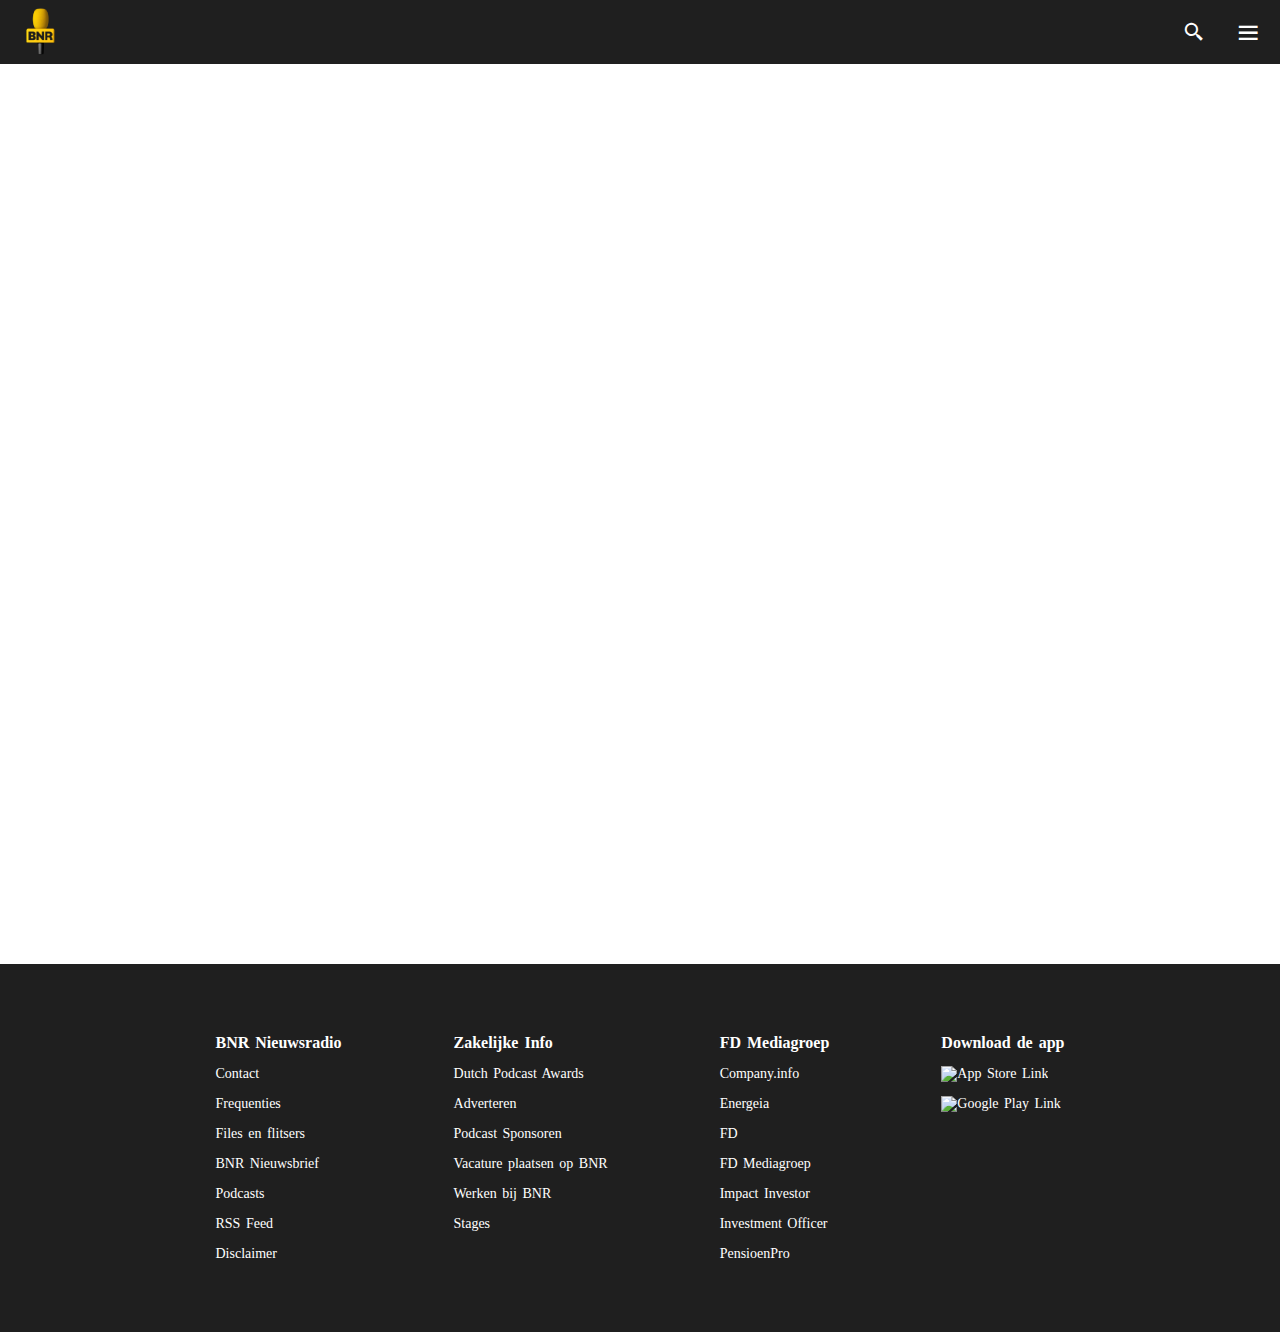
==== index2.html @ 5afd793c "." ====
<!DOCTYPE html>
<html lang="nl">
<head>
    <meta charset="UTF-8">
    <meta name="viewport" content="width=device-width, initial-scale=1.0">

    <!-- Link to my Website Icon -->
    <link rel="icon" href="./images/bnr-icon.png">

    <!-- Link to CSS -->
    <link rel="stylesheet" href="./styles/style.css">

    <!-- Link to Javascript -->
    <script src="./scripts/script.js" defer></script>

    <!-- Link to Boxicons -->
    <link href='https://unpkg.com/boxicons@2.1.4/css/boxicons.min.css' rel='stylesheet'>

    <title>BNR Nieuwsradio</title>

</head>
<body>

    <header>
        <nav>
            <a href="./index.html">
                <img src="./images/bnr-logo-mic.png" alt="BNR Logo" id="BNR-Logo-Mic">
                <span id="switch-hint">Klik op het BNR-Logo om de andere landingspagina te bekijken!</span>
            </a>

            <div class="nav-links">  
                <a href="https://www.bnr.nl/nieuws">Nieuws</a>

                <a href="#" id="radio-dropdown">
                    Radio 
                    <i class='bx bx-chevron-down' id="chevron-down"></i>
                    <ul class="dropdown">
                        <li><a href="https://www.bnr.nl/radio">Nu op de radio</a></li>
                        <li><a href="https://www.bnr.nl/programmagids">Programmagids</a></li>
                        <li><a href="https://www.bnr.nl/gemist">Gemist</a></li>
                    </ul>
                </a>

                <a href="https://www.bnr.nl/podcasts">Programma's & Podcasts</a>

                <a href="https://www.bnr.nl/vanonzepartners">Partners</a>

                <a href="#" id="Live-Button"><button id="Live">Luister live <i class='bx bx-play' id="play-button"></i></button></a>

                <a href="#"><i class='bx bx-search-alt-2' id="search-button"></i></a>
            </div>
            <i class='bx bx-search-alt-2' id="search-button2"></i>
            <i class='bx bx-menu' id="menu-button"></i>    
        </nav>
    </header>

    <div class="landingspage-content">
        
        

    </div>

    <footer>
        <div class="column">
            <h2>BNR Nieuwsradio</h2>
                <ul>
                    <li>Contact</li>
                    <li>Frequenties</li>
                    <li>Files en flitsers</li>
                    <li>BNR Nieuwsbrief</li>
                    <li>Podcasts</li>
                    <li>RSS Feed</li>
                    <li>Disclaimer</li>
                </ul>
        </div>
        <div class="column">
            <h2>Zakelijke Info</h2>
                <ul>
                    <li>Dutch Podcast Awards</li>
                    <li>Adverteren</li>
                    <li>Podcast Sponsoren</li>
                    <li>Vacature plaatsen op BNR</li>
                    <li>Werken bij BNR</li>
                    <li>Stages</li>
                </ul>
        </div>
        <div class="column">
            <h2>FD Mediagroep</h2>
                <ul>
                    <li>Company.info</li>
                    <li>Energeia</li>
                    <li>FD</li>
                    <li>FD Mediagroep</li>
                    <li>Impact Investor</li>
                    <li>Investment Officer</li>
                    <li>PensioenPro</li>
                </ul>
        </div>
        <div class="column">
            <h2>Download de app</h2>
                <ul>
                    <li><img src="./assets/Download_on_the_App_Store_Badge_NL_RGB_blk_100317.svg" alt="App Store Link"></li>
                    <li><img src="./assets/google-play-badge.svg" alt="Google Play Link"></li>
                </ul>
        </div>
    </footer>
    
</body>
</html>
---- styles/style.css ----
/* === Fonts === */
@font-face {
    font-family: Jakarta;
    src: url(../fonts/PlusJakartaSans-Light.ttf);
}

@font-face {
    font-family: JakartaBold;
    src: url(../fonts/PlusJakartaSans-Bold.ttf);
}

@font-face {
    font-family: JakartaExtraBold;
    src: url(../fonts/PlusJakartaSans-ExtraBold.ttf);
}

/* === Custom Properties === */
:root {
    /* === Colors === */
    --bnr-color: #fc0;
    --bnr-grey: #1F1F1F;

    /* === Transitions === */
    --transition-1: ease 0.5s;
}

/* === General Stylings === */
* {
    font-family: Jakarta;
    box-sizing: border-box;
    padding: 0;
    margin: 0;
}

/* === Body Background === */
    body {
        background-image: url(../images/bnr-slice1-small-yellow.png);
        background-repeat: no-repeat;
        background-position: left 0;
        background-size: 1200px;
        overflow-x: hidden;
    }

    body, html {
        word-spacing: 0.125em;
    }

    #switch-hint {
        position: absolute;
        top: 75px;
        left: 10px;

        color: white;
        background: var(--bnr-grey);
        animation: flashDissapear 3s 3 forwards;
        animation-delay: 1s;
        opacity: 0;

        font-family: JakartaExtraBold;
        max-width: 20em;
        padding: 1em;
        z-index: 10;
    }

    @keyframes flashDissapear {
        0% {
            opacity: 0;
        }
        20% {
            opacity: 100;        
        }
        60% {
            opacity: 100;
        }
        80% {
            opacity: 0;
        }
        100% {
            opacity: 0;
        }
    }

    /* === Header === */
    header {
        display: flex;
        justify-content: center;
        align-items: center;
        width: 100%;

        background: var(--bnr-grey);
        height: 4em;
    }

    /* === Footer === */
    footer {
        padding: 3em;
        background: var(--bnr-grey);
        color: white;
        display: flex;
        flex-wrap: wrap;
        justify-content: center;
        font-size: 14px;

        & .column {
            padding: 2em 4em;
        }

        & h2 {
            font-size: 16px;
            font-family: JakartaExtraBold;
        }
        
        & ul {
            list-style: none;
        }

        & li {
            padding-top: 1em;
        }

        & img {
            width: 160px;
        }
    }

    /* === No Display for Mobile === */
    .nav-links {
        display: none;
    }

    #Live {
        display: none;
    }

    .mediaplayer {
        display: none;
    }

    /* === Mobile Navigation Buttons === */
    #BNR-Logo-Mic {
        position: absolute;
        left: 13px;
        width: 55px;
        top: 5px;
    }

    #menu-button {
        color: white;
        scale: 1.75;

        position: absolute;
        padding: 0 1.5em;
        top: 25px;
        right: 0;
    }

    #search-button2 {
        color: white;
        scale: 1.4;

        position: absolute;
        padding: 0 5em;
        top: 24px;
        right: -2px;
    }

    /* === Main Content === */
    .landingspage-content {
        width: 100%;
        height: 100vh;
    }

    .slogan {
        width: fit-content;
        margin: 0 auto;
        padding-top: 5em;

        & h1 {
            font-size: calc(16px + 3.85vw);
        }

        & span {
            position: relative;
            bottom: 20px;

            font-family: JakartaExtraBold;
            font-size: calc(36px + 9.62vw);
        }
    }

    .animated-slogan {
        height: 250px;
        overflow: hidden;
        text-align: center;

        & div {
            height: 100%;
            animation: spinWords 10s infinite;
        }

        & .bnr-spacing {
            letter-spacing: 8px;
        }
    }

    @keyframes spinWords {
        25% {
            transform: translateY(0);
        }
        50% {
            transform: translateY(-100%);
        }
        75% {
            transform: translateY(-100%);
        }
        100% {
            transform: translateY(-200%);
        }
    }

    /* === Download Links === */
    .app-downloads {
        width: fit-content;
        padding-top: 1.5em;
        margin: 0 auto;

        display: grid;
        grid-template-areas:
        "as qr"
        "gp qr";
        grid-gap: 10px;
    }

    #googleplay {
        width: calc(60px + 23vw);

        grid-area: gp;
        align-self: end;
    }

    #appstore {
        width: calc(60px + 23vw);

        grid-area: as;
    }

    #qr {
        width: calc(56px + 13.5vw);
        background-color: black;
        border: solid #A6A6A6;
        border-radius: 10px;
        padding: 0.5em;

        grid-area: qr;
    }

    /* === App on Iphone === */
    #BNR-Iphone {
        width: 15em;
        transform: scaleX(-1) rotateZ(-50deg);

        position: absolute;
        right: 0;
        left: 0;
        margin: 0 auto;
        padding-top: 3em;

        transition: var(--transition-1);
        z-index: -40;
    }

@media (min-width: 67em) {
    /* === Body Background === */
    body {
        background-image: url(../images/bnr-slice1.png);
        background-size: 2000px;
    }

    /* === Title Text === */
    .slogan {
        position: absolute;
        top: 15%;
        left: 15%;
        z-index: -40;

        & h1 {
            font-size: 3.5rem;
        }
        & span {
            font-size: 8.5rem;
        }
    }

    /* === App on Iphone === */
    #BNR-Iphone {
        width: 25em;
        transform: scaleX(-1) rotateZ(-5deg);

        right: -13%;
        top: 15%;
        margin-right: 0;
    }

    /* === Download Links === */
    #googleplay {
        width: 300px;
    }

    #appstore {
        width: 300px;

    }

    #qr {
        width: 198px;
    }

    .app-downloads {
        float: left;
    }

    .animated-slogan{
        text-align: left;
    }

}

/* === Media Query for Desktop === */
@media (min-width: 82em) {
    /* === Navigation Links === */
    .nav-links {
        display: flex;
        align-items: center;
    
        & a {
            color: white;
            text-decoration: none;
            display: inline-block;
            padding: 0 1em;
            font-family: JakartaExtraBold;
            transition: var(--transition-1);
            z-index: 20;
        }

        & a:hover {
            color: var(--bnr-color);
            transition: var(--transition-1);
        }
    }

    /* === Navigation Dropdowns === */
    .dropdown {
        background: var(--bnr-grey);
        color: white;
        list-style: none;
        display: none;

        position: absolute;
        margin-left: 5.5em;
        padding: 1em;
        width: 272px;
        z-index: 10;
        top: 22px;

        & li a{
            font-family: JakartaExtraBold;
            padding: 1.5em 0 0.3em 0;
            transition: var(--transition-1);
        }

        & li a:hover {
            color: var(--bnr-color);
            transition: var(--transition-1);
        }
    }

    .flipchevron {
        transform: rotateZ(180deg);
    }
    
    /* === Navigation BNR Logo === */
    #BNR-Logo-Mic {
        left: auto;
        margin: 0 -3em;
    }

    /* === Navigation Live Button === */
    #Live {
        display: flex;
        align-items: center;
    
        padding: 0 0.75em;
        height: 42px;
    
        background: none;
        color: white;
    
        border: solid white 1px;
        border-radius: 0.25em;
    
        transition: var(--transition-1);
        font-family: JakartaExtraBold;
        font-size: 16px;
    
        cursor: pointer;
    
        /* === Play Button inside Live Button === */
        & #play-button {
            display: flex;
            align-items: center;
            justify-content: center;
    
            color: var(--bnr-grey);
            background: var(--bnr-color);
    
            width: 20px;
            aspect-ratio: 1;
    
            margin-left: 0.5em;
            border-radius: 10px;
        }
    }

    #Live:hover {
        color: var(--bnr-color);
        border: solid var(--bnr-color) 1px;
        transition: var(--transition-1);
    }

    #Live-Button {
        padding-left: 28vw;
    }
    
    /* === Desktop Navigation Buttons === */
    #search-button {
        scale: 1.4;
    }

    /* === No Display for Desktop === */
    #search-button2 {
        display: none;
    }

    #menu-button {
        display: none;
    }

    /* === Download Links === */
    #BNR-Iphone {
        right: 5%;
    }

    .mediaplayer {
        position: absolute;
        right: 0;
        padding: 1em;
        width: 35em;

        background: var(--bnr-grey);
        color: white;
        transition: var(--transition-1);

        transform: translateY(-15em);
        z-index: -10;

        display: grid;
        grid-template-areas: 
        "media-cover media-info"
        "media-cover media-controls";
    }

    .media-cover img {
        max-width: 12em;
        grid-area: media-cover;
    }

    .media-info {
        padding: 1em;
        width: fit-content;
        margin: 0 auto;

        grid-area: media-info;

        & h2 {
            font-family: JakartaExtraBold;
        }

        & p {
            color: var(--bnr-color);
            font-family: JakartaExtraBold;
            text-align: center;
        }
    }

    .media-controls {
        grid-area: media-controls;
    }

    #volume-button {
        color: var(--bnr-color);
        scale: 3;
    }

    #play-button2 {
        display: flex;
        align-items: center;
        justify-content: center;
        scale: 3;

        color: var(--bnr-grey);
        background: var(--bnr-color);

        width: 20px;
        aspect-ratio: 1;

        border-radius: 50%;
    }

    .slide-down {
        transform: translateY(0em);
    }

    .blurred-wall {
        position: absolute;
        width: 100%;
        height: 100%;

        background-color: #ffffff10;
        backdrop-filter: blur(10px);
        
        z-index: -20;
        display: none;
    }

    .show {
        display: block;
    }
}
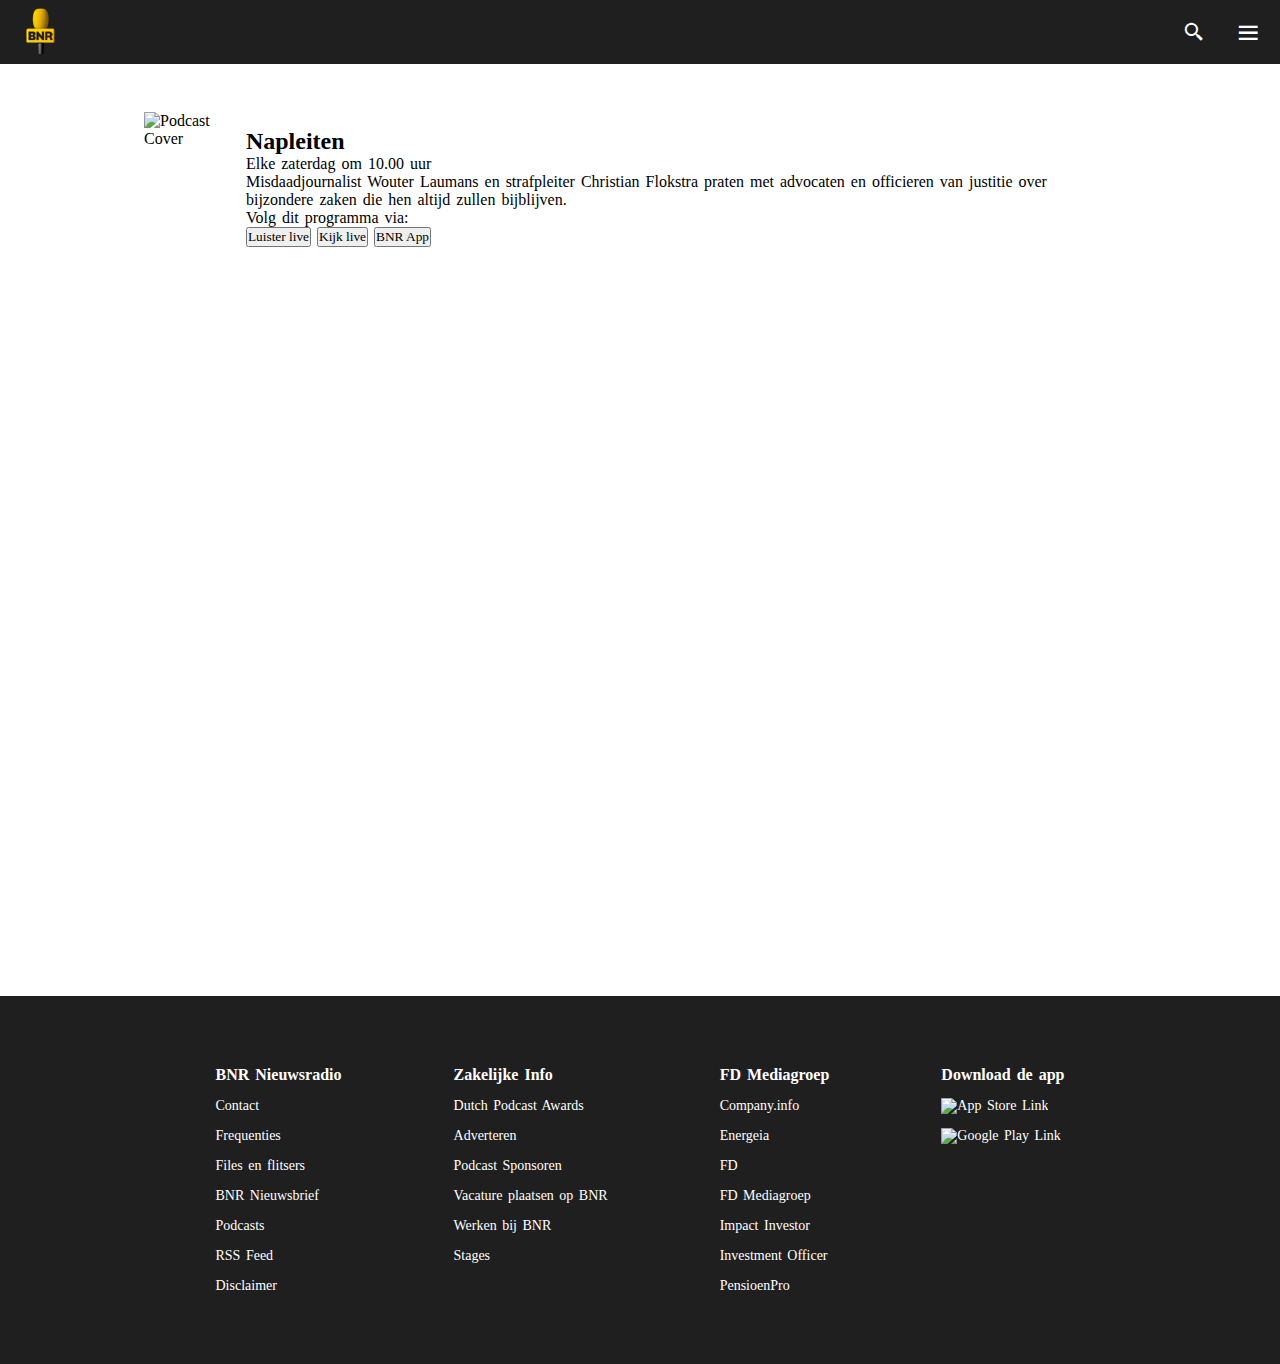
==== commit 2f29c762: "." ====
--- a/index2.html
+++ b/index2.html
@@ -54,9 +54,43 @@
         </nav>
     </header>
 
+    <section class="mediaplayer">
+        <div class="media-cover">
+            <img src="./images/napleitenpodcast.png" alt="Podcast Cover">
+        </div>
+        <div class="media-info">
+            <h2>BNR's Big Five</h2>
+            <p>Live radio</p>
+        </div>
+        <div class="media-controls">
+            <ul class="control-icons">
+                <li><i class='bx bxs-volume-full' id="volume-button"></i></li>
+                <li><i class='bx bx-play' id="play-button2"></i></li>
+            </ul>
+        </div>
+    </section>
+
+    <div class="blurred-wall"></div>
+
     <div class="landingspage-content">
         
-        
+        <section class="current-program">   
+
+            <img src="./images/napleitenpodcast.png" alt="Podcast Cover">
+
+            <div class="podcast-information">
+                <h2>Napleiten</h2>
+                <p>Elke zaterdag om 10.00 uur</p>
+                <p>
+                    Misdaadjournalist Wouter Laumans en strafpleiter Christian Flokstra praten met advocaten 
+                    en officieren van justitie over bijzondere zaken die hen altijd zullen bijblijven.
+                </p>
+                <p>Volg dit programma via:</p>
+                <button>Luister live</button>
+                <button>Kijk live</button>
+                <button>BNR App</button>
+            </div>
+        </section>
 
     </div>
 
--- a/styles/style.css
+++ b/styles/style.css
@@ -52,7 +52,7 @@
 
         color: white;
         background: var(--bnr-grey);
-        animation: flashDissapear 3s 3 forwards;
+        animation: flashDissapear 2ms 3 forwards;
         animation-delay: 1s;
         opacity: 0;
 
@@ -464,14 +464,19 @@
         z-index: -10;
 
         display: grid;
+        grid-template-columns: 1fr 2fr;
+        grid-template-rows: 1fr 1fr;
         grid-template-areas: 
         "media-cover media-info"
         "media-cover media-controls";
     }
 
-    .media-cover img {
-        max-width: 12em;
+    .media-cover {
         grid-area: media-cover;
+
+        & img {
+            max-width: 12em;
+        }
     }
 
     .media-info {
@@ -493,7 +498,18 @@
     }
 
     .media-controls {
+        align-self: center;
         grid-area: media-controls;
+    }
+
+    .control-icons {
+        list-style: none;
+        display: flex;
+        justify-content: center;
+
+        & i {
+            margin: 0 2em;
+        }
     }
 
     #volume-button {
@@ -535,4 +551,29 @@
     .show {
         display: block;
     }
+}
+
+ /* ========================= */
+ /* === Landingspagina 2 === */
+/* ======================== */
+
+.current-program {
+    display: flex;
+    background: white;
+    max-width: 80%;
+
+    margin: 2em auto;
+    padding: 1em;
+
+    & img {
+        max-width: 30%;
+    }
+}
+
+.podcast-information {
+    padding: 1em;
+
+    & h2 {
+        font-family: JakartaExtraBold;
+    }
 }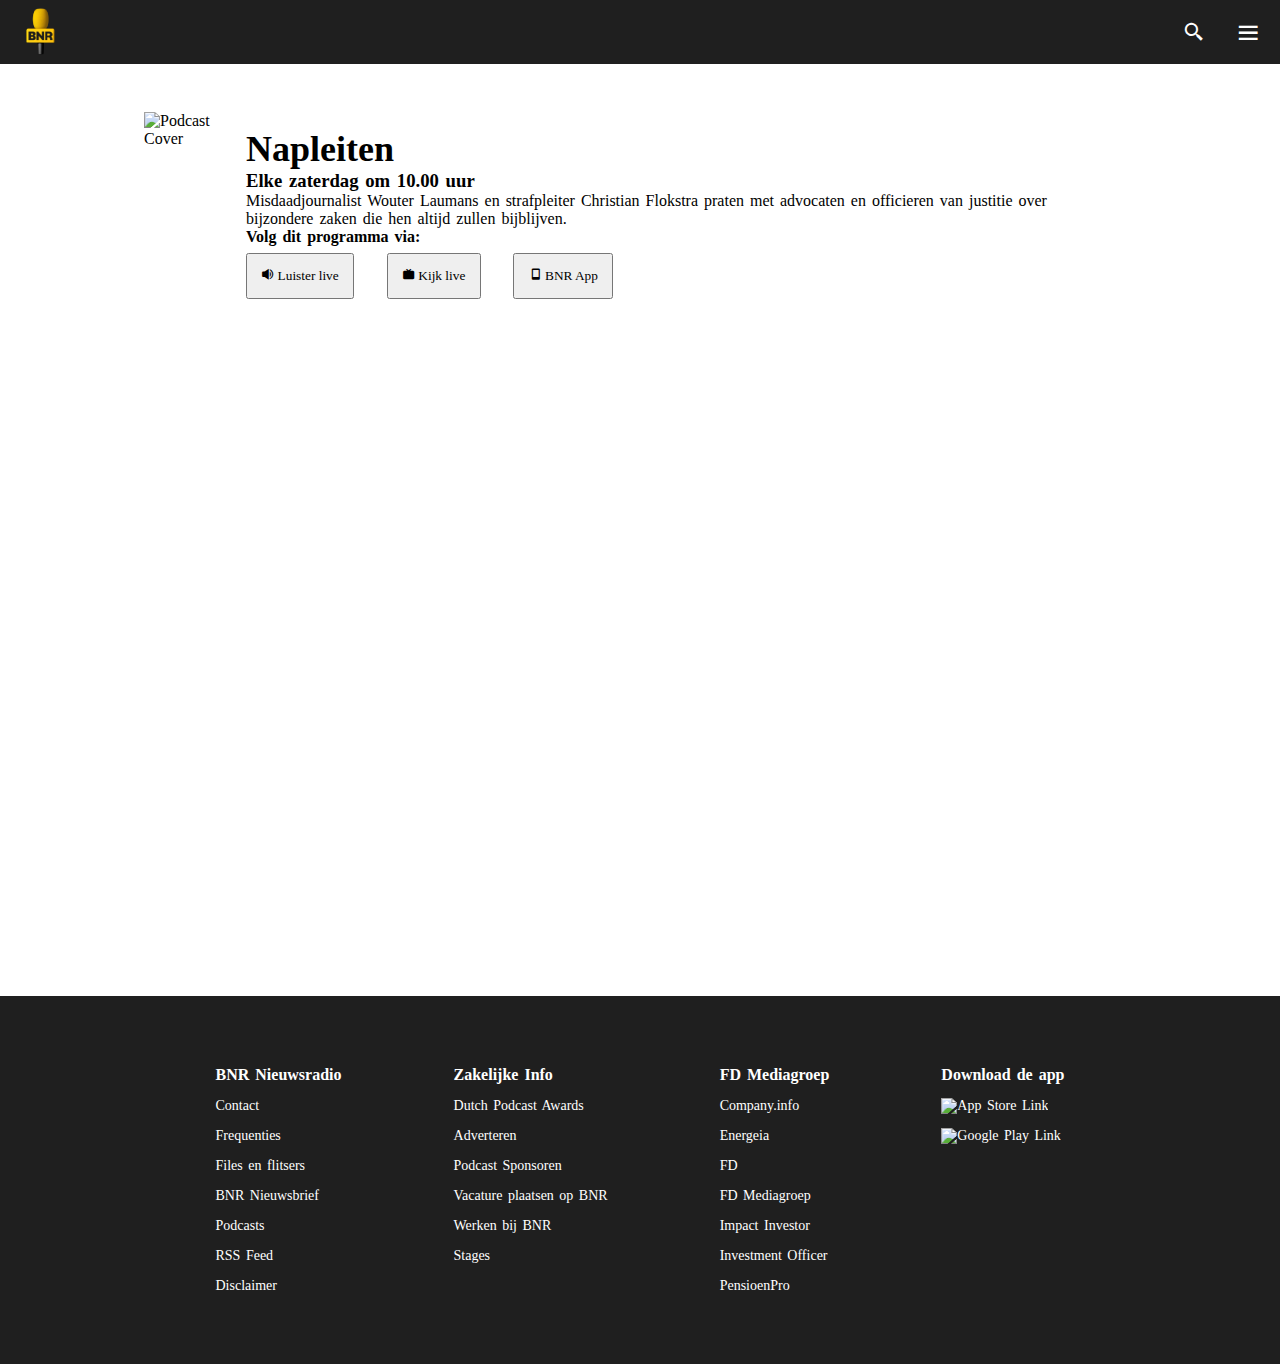
==== commit 01105945: "." ====
--- a/index2.html
+++ b/index2.html
@@ -80,15 +80,17 @@
 
             <div class="podcast-information">
                 <h2>Napleiten</h2>
-                <p>Elke zaterdag om 10.00 uur</p>
+                <h3>Elke zaterdag om 10.00 uur</h3>
                 <p>
                     Misdaadjournalist Wouter Laumans en strafpleiter Christian Flokstra praten met advocaten 
                     en officieren van justitie over bijzondere zaken die hen altijd zullen bijblijven.
                 </p>
-                <p>Volg dit programma via:</p>
-                <button>Luister live</button>
-                <button>Kijk live</button>
-                <button>BNR App</button>
+                <h4>Volg dit programma via:</h4>
+                <div class="program-buttons">
+                    <button><i class='bx bxs-volume-full'></i> Luister live</button>
+                    <button><i class='bx bxs-tv'></i> Kijk live</button>
+                    <button><i class='bx bx-mobile'></i> BNR App</button>
+                </div>
             </div>
         </section>
 
--- a/styles/style.css
+++ b/styles/style.css
@@ -575,5 +575,15 @@
 
     & h2 {
         font-family: JakartaExtraBold;
-    }
+        font-size: 36px;
+    }
+}
+
+.program-buttons {
+    
+     & button {
+        padding: 1em;
+        margin-top: 0.5em;
+        margin-right: 2em;
+     }
 }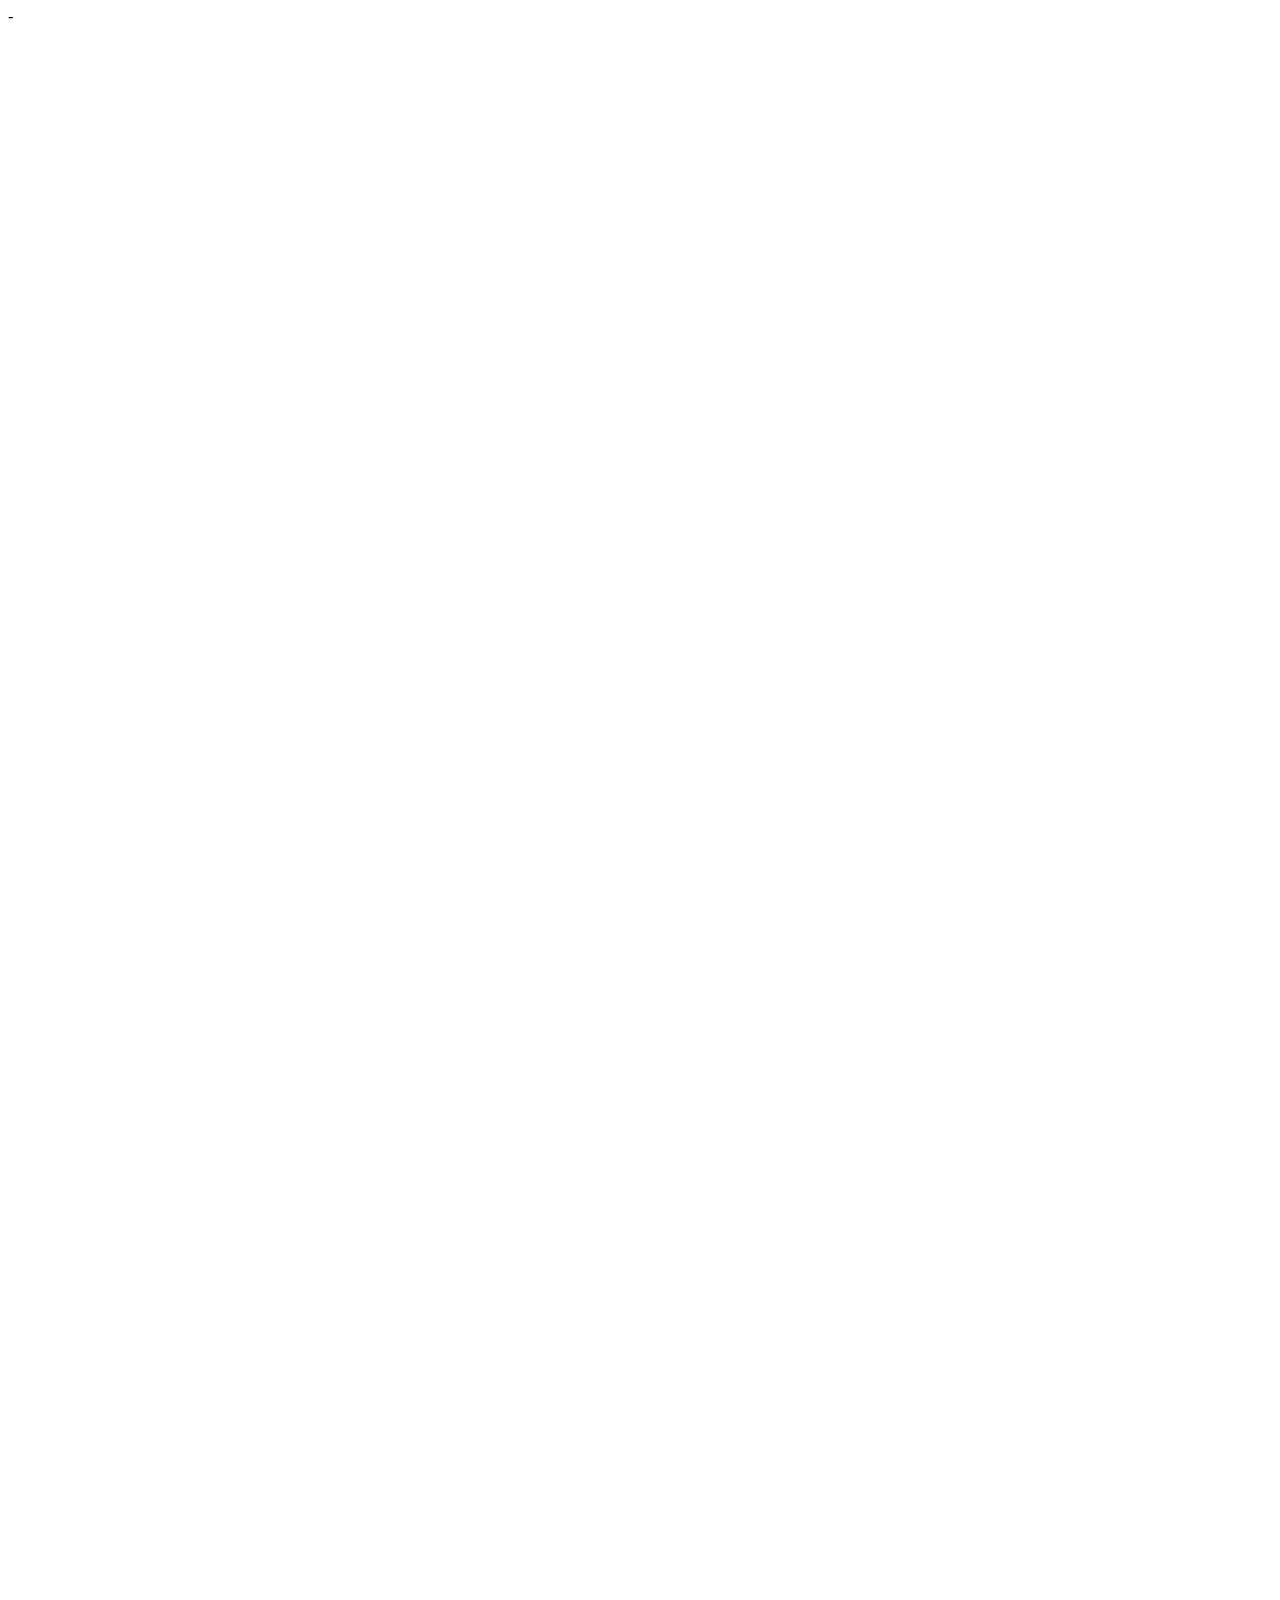
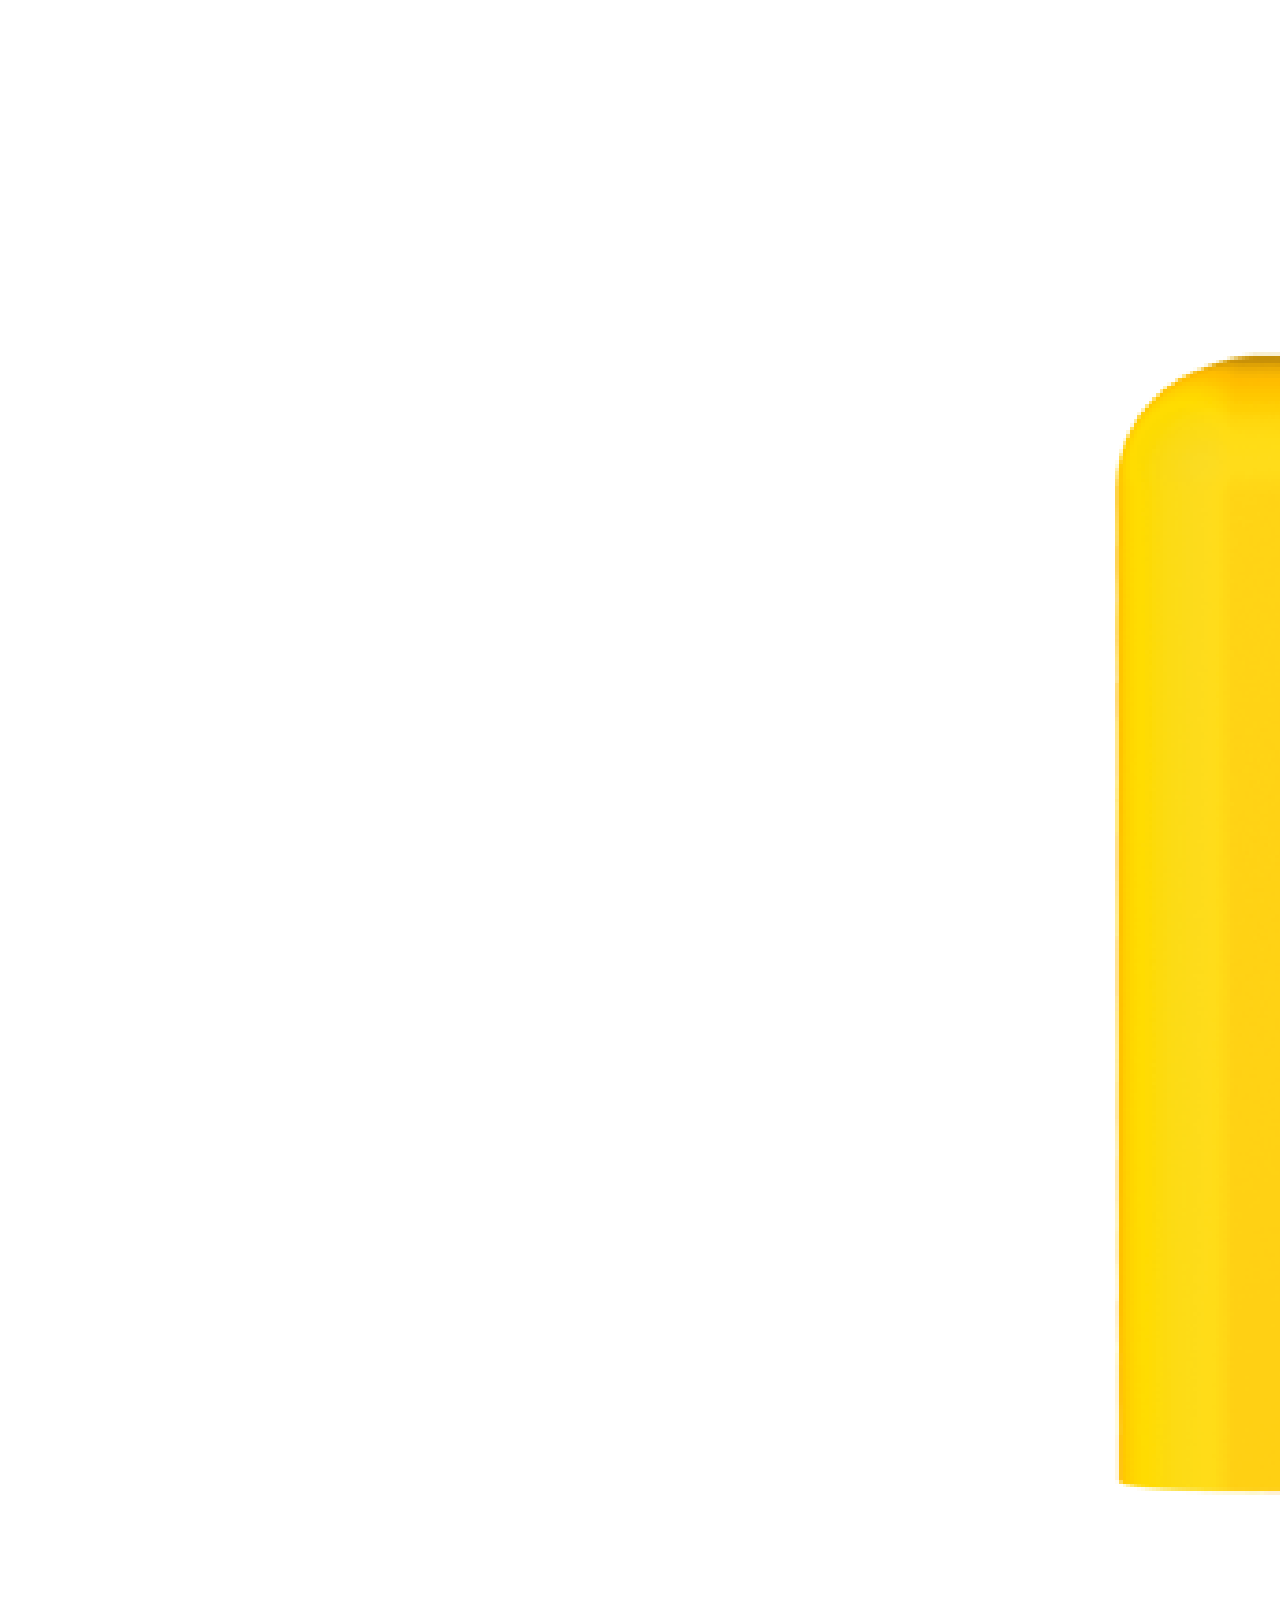
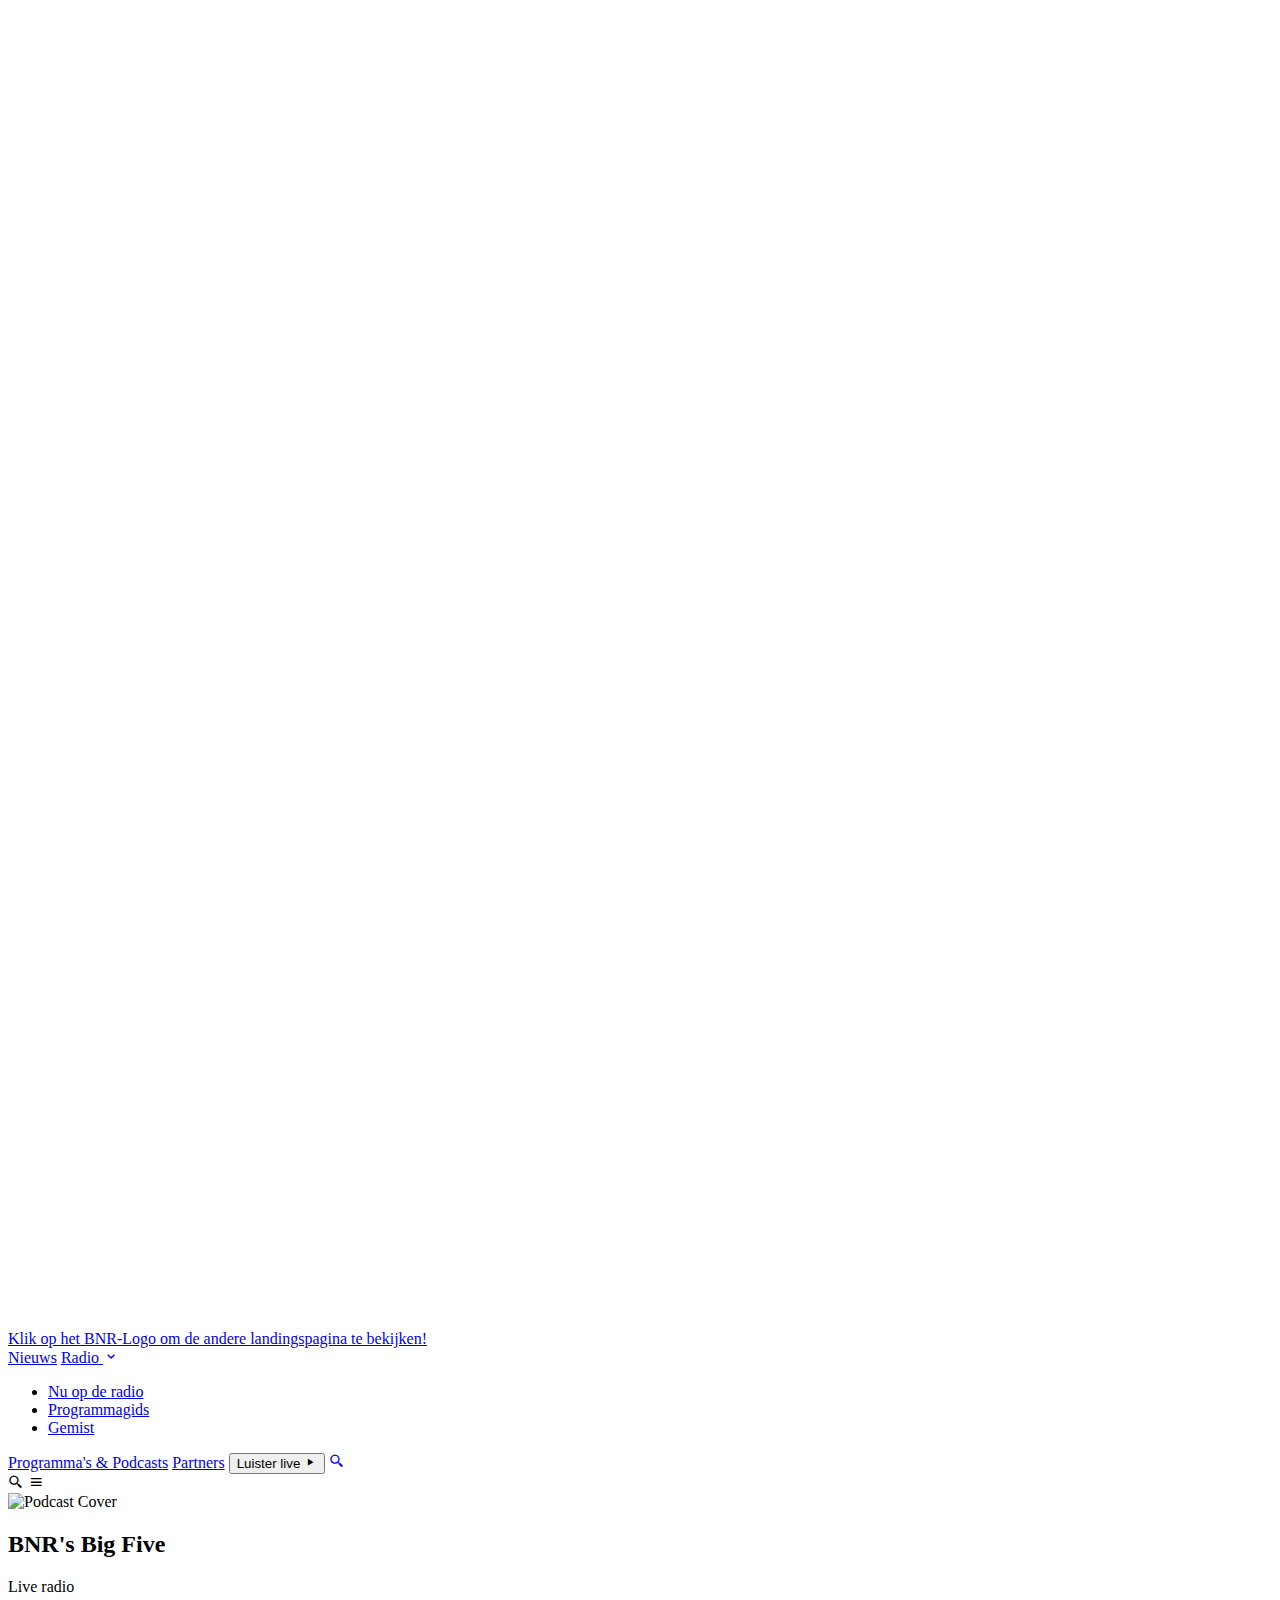
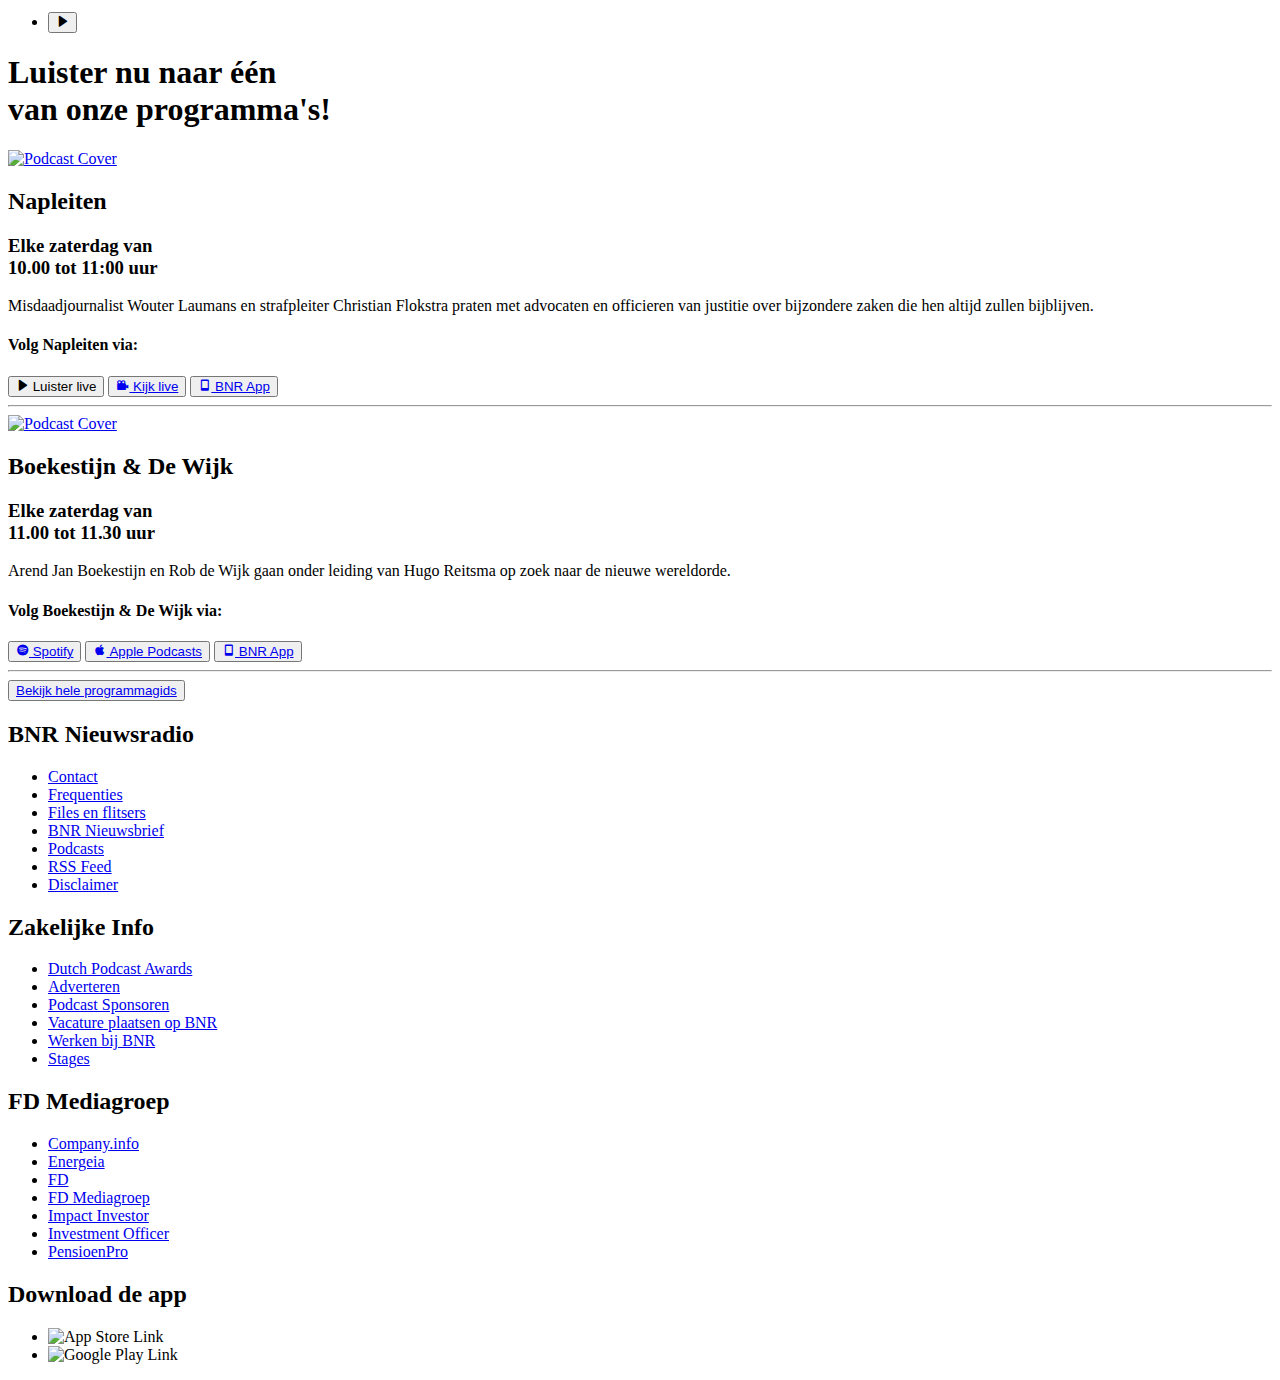
==== commit c0b44033: "." ====
--- a/index2.html
+++ b/index2.html
@@ -8,15 +8,15 @@
     <link rel="icon" href="./images/bnr-icon.png">
 
     <!-- Link to CSS -->
-    <link rel="stylesheet" href="./styles/style.css">
+    <link rel="stylesheet" href="./styles/style2.css">
 
     <!-- Link to Javascript -->
-    <script src="./scripts/script.js" defer></script>
+    <script src="./scripts/script2.js" defer></script>
 
     <!-- Link to Boxicons -->
     <link href='https://unpkg.com/boxicons@2.1.4/css/boxicons.min.css' rel='stylesheet'>
 
-    <title>BNR Nieuwsradio</title>
+    <title>BNR Nieuwsradio</title>-
 
 </head>
 <body>
@@ -56,7 +56,7 @@
 
     <section class="mediaplayer">
         <div class="media-cover">
-            <img src="./images/napleitenpodcast.png" alt="Podcast Cover">
+            <img src="./images/bnr-big-five.png" alt="Podcast Cover">
         </div>
         <div class="media-info">
             <h2>BNR's Big Five</h2>
@@ -64,8 +64,7 @@
         </div>
         <div class="media-controls">
             <ul class="control-icons">
-                <li><i class='bx bxs-volume-full' id="volume-button"></i></li>
-                <li><i class='bx bx-play' id="play-button2"></i></li>
+                <li><button id="luister-live2"><i class='bx bxs-right-arrow' id="luister-live-icon2"></i></button></li>
             </ul>
         </div>
     </section>
@@ -73,63 +72,139 @@
     <div class="blurred-wall"></div>
 
     <div class="landingspage-content">
+
+        <h1 class="page-title">Luister nu naar één <br> van onze programma's!</h1>
+
+        <div class="programs">
+
+            <div class="backdrop-black"></div>
+            <div class="backdrop-black2"></div>
+            <div class="backdrop-greenish"></div>
+
+            <section class="program">   
+
+                <a href="https://www.bnr.nl/podcast/napleiten"><img src="./images/napleitenpodcast.png" alt="Podcast Cover"></a>
+    
+                <div class="podcast-information">
+                    <h2>Napleiten</h2>
+                    <h3>Elke zaterdag van <br> 10.00 tot 11:00 uur</h3>
+                    <p>
+                        Misdaadjournalist Wouter Laumans en strafpleiter Christian Flokstra praten met advocaten 
+                        en officieren van justitie over bijzondere zaken die hen altijd zullen bijblijven.
+                    </p>
+                </div>
+                <div class="podcast-options">
+                    <h4>Volg Napleiten via:</h4>
+                    <div class="program-buttons">
+                        <button id="luister-live">
+                            <i class='bx bxs-right-arrow' id="luister-live-icon"></i>
+                            Luister live
+                        </button>
+
+                        <button>
+                            <a href="https://www.bnr.nl/player/kijk">
+                                <i class='bx bxs-camera-movie'></i> 
+                                Kijk live
+                            </a>
+                        </button>
+
+                        <button>
+                            <a href="./index.html">
+                                <i class='bx bx-mobile'></i> 
+                                BNR App
+                            </a>
+                        </button>
+                    </div>
+                </div>
+            </section>
+
+            <hr>
+
+            <section class="program">   
+    
+                <a href="https://www.bnr.nl/podcast/boekestijn-en-de-wijk"><img src="./images/boekestijn.png" alt="Podcast Cover"></a>
+    
+                <div class="podcast-information">
+                    <h2>Boekestijn & De Wijk</h2>
+                    <h3>Elke zaterdag van <br> 11.00 tot 11.30 uur</h3>
+                    <p>
+                        Arend Jan Boekestijn en Rob de Wijk gaan onder leiding van Hugo 
+                        Reitsma op zoek naar de nieuwe wereldorde.
+                    </p>
+                </div>
+                <div class="podcast-options">
+                    <h4>Volg Boekestijn & De Wijk via:</h4>
+                    <div class="program-buttons">
+                        <button>
+                            <a href="https://open.spotify.com/show/4taEZvMzjGiQIBJlxihjE2">
+                                <i class='bx bxl-spotify'></i> 
+                                Spotify
+                            </a>
+                        </button>
+
+                        <button>
+                            <a href="https://podcasts.apple.com/nl/podcast/boekestijn-en-de-wijk-bnr/id1076289388?mt=2">
+                                <i class='bx bxl-apple'></i> 
+                                Apple Podcasts
+                            </a>
+                        </button>
+
+                        <button>
+                            <a href="./index.html">
+                                <i class='bx bx-mobile'></i> 
+                                BNR App
+                            </a>
+                        </button>
+                    </div>
+                </div>
+            </section>
+            
+            <hr>
+
+            <div class="programmagids-button-wrapper">
+                <button id="programmagids-button"><a href="https://www.bnr.nl/programmagids">Bekijk hele programmagids</a></button>
+            </div>
+
+            <audio id="live-player" src="https://20133.live.streamtheworld.com/BNR_NIEUWSRADIO.mp3?dist=bnrweb"></audio>
+
+        </div>
         
-        <section class="current-program">   
-
-            <img src="./images/napleitenpodcast.png" alt="Podcast Cover">
-
-            <div class="podcast-information">
-                <h2>Napleiten</h2>
-                <h3>Elke zaterdag om 10.00 uur</h3>
-                <p>
-                    Misdaadjournalist Wouter Laumans en strafpleiter Christian Flokstra praten met advocaten 
-                    en officieren van justitie over bijzondere zaken die hen altijd zullen bijblijven.
-                </p>
-                <h4>Volg dit programma via:</h4>
-                <div class="program-buttons">
-                    <button><i class='bx bxs-volume-full'></i> Luister live</button>
-                    <button><i class='bx bxs-tv'></i> Kijk live</button>
-                    <button><i class='bx bx-mobile'></i> BNR App</button>
-                </div>
-            </div>
-        </section>
-
     </div>
 
     <footer>
         <div class="column">
             <h2>BNR Nieuwsradio</h2>
                 <ul>
-                    <li>Contact</li>
-                    <li>Frequenties</li>
-                    <li>Files en flitsers</li>
-                    <li>BNR Nieuwsbrief</li>
-                    <li>Podcasts</li>
-                    <li>RSS Feed</li>
-                    <li>Disclaimer</li>
+                    <li><a href="https://www.bnr.nl/service/over-bnr/10303821/contact-bnr-afdelingen">Contact</a></li>
+                    <li><a href="https://www.bnr.nl/frequenties">Frequenties</a></li>
+                    <li><a href="https://www.bnr.nl/verkeer">Files en flitsers</a></li>
+                    <li><a href="https://www.bnr.nl/aanmelden-nieuwsbrief">BNR Nieuwsbrief</a></li>
+                    <li><a href="https://www.bnr.nl/podcasts">Podcasts</a></li>
+                    <li><a href="https://www.bnr.nl/?rss">RSS Feed</a></li>
+                    <li><a href="https://www.bnr.nl/nieuws/media/10387540/disclaimer">Disclaimer</a></li>
                 </ul>
         </div>
         <div class="column">
             <h2>Zakelijke Info</h2>
                 <ul>
-                    <li>Dutch Podcast Awards</li>
-                    <li>Adverteren</li>
-                    <li>Podcast Sponsoren</li>
-                    <li>Vacature plaatsen op BNR</li>
-                    <li>Werken bij BNR</li>
-                    <li>Stages</li>
+                    <li><a href="https://podcastawards.nl/">Dutch Podcast Awards</a></li>
+                    <li><a href="https://fdmg.nl/merken/bnr/">Adverteren</a></li>
+                    <li><a href="https://fdmg.nl/adverteren/podcasts/">Podcast Sponsoren</a></li>
+                    <li><a href="https://vacatures.bnr.nl/?_gl=1*bbd28z*_ga*NzU4MzE2MDM0LjE3MDU2NTU0NTg.*_ga_DVNDYHTYRH*MTcwNTY1NTQ1OC4xLjEuMTcwNTY1NTgzNS4wLjAuMA..*_fplc*NjBUVUtPQW1vTEdsenFScnlOWG83ME1WcWxpREJEWndQMUh6ZWljeWQ4cjM3REczQ0dLT1RUVWRKeHBIMlk3eCUyRmNFemlNaGxvMVFyYmhoc3pGZGpKQk9PZTdHdlU5d2wxdyUyQm9Ld0p3S1p5YTJaWG1aTnBKTFhFbUZtbHJqQSUzRCUzRA..">Vacature plaatsen op BNR</a></li>
+                    <li><a href="https://werkenbijbnr.nl/?_gl=1*bbd28z*_ga*NzU4MzE2MDM0LjE3MDU2NTU0NTg.*_ga_DVNDYHTYRH*MTcwNTY1NTQ1OC4xLjEuMTcwNTY1NTgzNS4wLjAuMA..*_fplc*NjBUVUtPQW1vTEdsenFScnlOWG83ME1WcWxpREJEWndQMUh6ZWljeWQ4cjM3REczQ0dLT1RUVWRKeHBIMlk3eCUyRmNFemlNaGxvMVFyYmhoc3pGZGpKQk9PZTdHdlU5d2wxdyUyQm9Ld0p3S1p5YTJaWG1aTnBKTFhFbUZtbHJqQSUzRCUzRA..">Werken bij BNR</a></li>
+                    <li><a href="https://www.bnr.nl/stage">Stages</a></li>
                 </ul>
         </div>
         <div class="column">
             <h2>FD Mediagroep</h2>
                 <ul>
-                    <li>Company.info</li>
-                    <li>Energeia</li>
-                    <li>FD</li>
-                    <li>FD Mediagroep</li>
-                    <li>Impact Investor</li>
-                    <li>Investment Officer</li>
-                    <li>PensioenPro</li>
+                    <li><a href="https://companyinfo.nl/">Company.info</a></li>
+                    <li><a href="https://energeia.nl/">Energeia</a></li>
+                    <li><a href="https://fd.nl/">FD</a></li>
+                    <li><a href="https://fdmg.nl/">FD Mediagroep</a></li>
+                    <li><a href="https://impact-investor.com/">Impact Investor</a></li>
+                    <li><a href="https://www.investmentofficer.nl/">Investment Officer</a></li>
+                    <li><a href="https://pensioenpro.nl/">PensioenPro</a></li>
                 </ul>
         </div>
         <div class="column">
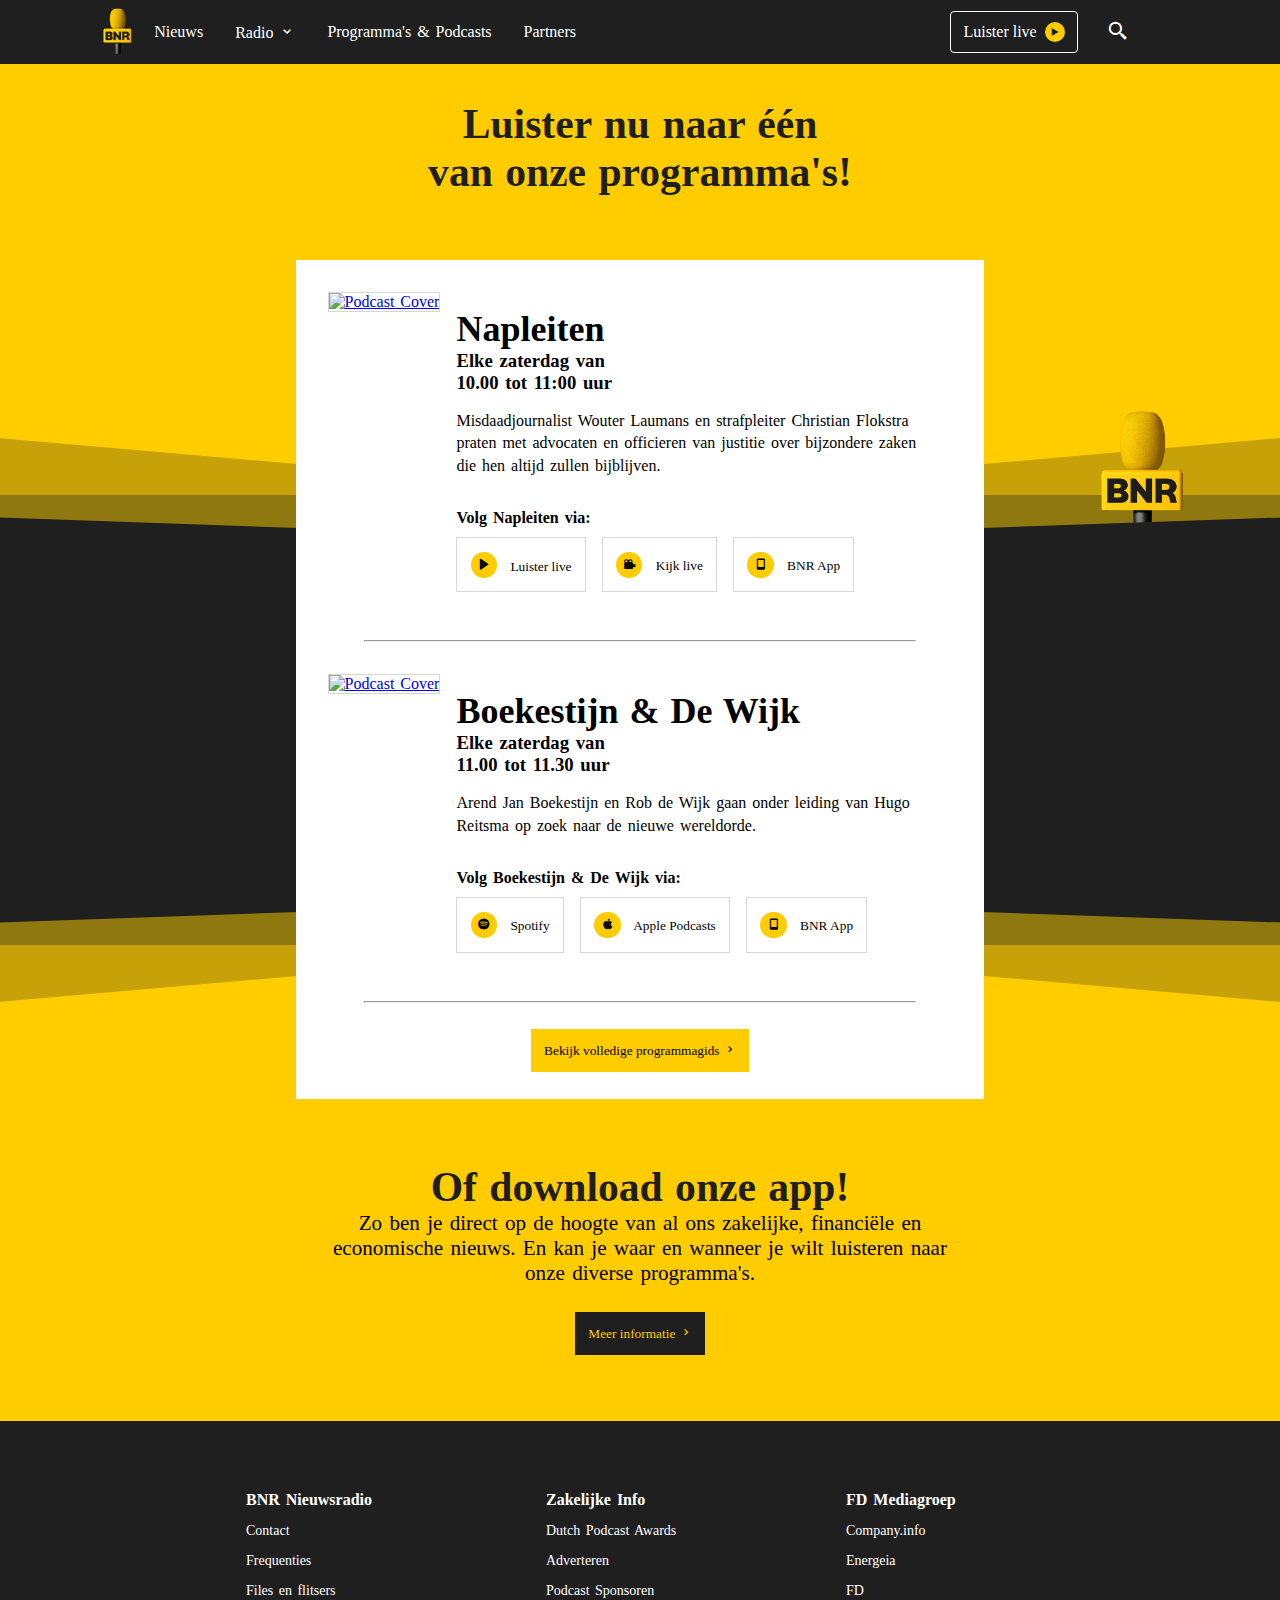
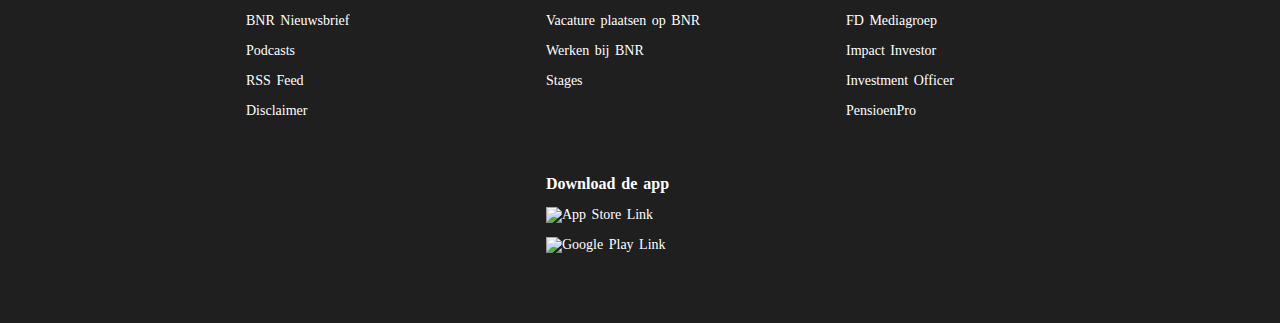
==== commit 7a382333: "." ====
--- a/index2.html
+++ b/index2.html
@@ -11,12 +11,12 @@
     <link rel="stylesheet" href="./styles/style2.css">
 
     <!-- Link to Javascript -->
-    <script src="./scripts/script2.js" defer></script>
+    <script src="./scripts/script.js" defer></script>
 
     <!-- Link to Boxicons -->
     <link href='https://unpkg.com/boxicons@2.1.4/css/boxicons.min.css' rel='stylesheet'>
 
-    <title>BNR Nieuwsradio</title>-
+    <title>BNR Nieuwsradio</title>
 
 </head>
 <body>
@@ -73,13 +73,17 @@
 
     <div class="landingspage-content">
 
+        <div id="bnr-mic-backdrop"><img src="./images/bnr-logo-mic.png" alt="BNR Logo"></div>
+
         <h1 class="page-title">Luister nu naar één <br> van onze programma's!</h1>
 
         <div class="programs">
 
             <div class="backdrop-black"></div>
             <div class="backdrop-black2"></div>
-            <div class="backdrop-greenish"></div>
+            <div class="backdrop-black50"></div>
+            <div class="backdrop-black25"></div>
+            <div class="backdrop-black252"></div>
 
             <section class="program">   
 
@@ -162,13 +166,23 @@
             <hr>
 
             <div class="programmagids-button-wrapper">
-                <button id="programmagids-button"><a href="https://www.bnr.nl/programmagids">Bekijk hele programmagids</a></button>
+                <button id="programmagids-button"><a href="https://www.bnr.nl/programmagids">Bekijk volledige programmagids <i class='bx bx-chevron-right'></i></a></button>
             </div>
 
             <audio id="live-player" src="https://20133.live.streamtheworld.com/BNR_NIEUWSRADIO.mp3?dist=bnrweb"></audio>
 
         </div>
-        
+
+        <h2 class="page-title2">Of download onze app!</h2>
+
+        <p class="app-promotion">
+            Zo ben je direct op de hoogte van al ons zakelijke, financiële en economische nieuws. En kan je waar en wanneer je wilt luisteren naar onze diverse programma's.
+        </p>
+
+        <div class="meer-informatie-button-wrapper">
+            <button id="meer-informatie-button"><a href="./index.html">Meer informatie <i class='bx bx-chevron-right'></i></a></button>
+        </div>
+
     </div>
 
     <footer>
@@ -215,6 +229,6 @@
                 </ul>
         </div>
     </footer>
-    
+
 </body>
 </html>--- a/styles/style2.css
+++ b/styles/style2.css
@@ -0,0 +1,641 @@
+/* === Fonts === */
+@font-face {
+    font-family: Jakarta;
+    src: url(../fonts/PlusJakartaSans-Light.ttf);
+}
+
+@font-face {
+    font-family: JakartaBold;
+    src: url(../fonts/PlusJakartaSans-Bold.ttf);
+}
+
+@font-face {
+    font-family: JakartaExtraBold;
+    src: url(../fonts/PlusJakartaSans-ExtraBold.ttf);
+}
+
+/* === Custom Properties === */
+:root {
+    /* === Colors === */
+    --bnr-color: #fc0;
+    --bnr-grey: #1F1F1F;
+
+    /* === Transitions === */
+    --transition-1: ease 0.5s;
+}
+
+/* === General Stylings === */
+* {
+    font-family: Jakarta;
+    box-sizing: border-box;
+    padding: 0;
+    margin: 0;
+}
+
+/* === Body Background === */
+    body {
+        background: var(--bnr-color);
+        overflow-x: hidden;
+    }
+
+    body, html {
+        word-spacing: 0.125em;
+    }
+
+    #switch-hint {
+        position: absolute;
+        top: 75px;
+        left: 10px;
+
+        color: white;
+        background: var(--bnr-grey);
+        animation: flashDissapear 3s 5 forwards;
+        animation-delay: 1s;
+        opacity: 0;
+
+        font-family: JakartaExtraBold;
+        max-width: 20em;
+        padding: 1em;
+        z-index: 10;
+    }
+
+    @keyframes flashDissapear {
+        0% {
+            opacity: 0;
+        }
+        20% {
+            opacity: 100;        
+        }
+        60% {
+            opacity: 100;
+        }
+        80% {
+            opacity: 0;
+        }
+        100% {
+            opacity: 0;
+        }
+    }
+
+    /* === Header === */
+    header {
+        position: absolute;
+        display: flex;
+        justify-content: center;
+        align-items: center;
+        width: 100%;
+
+        background: var(--bnr-grey);
+        height: 4em;
+        z-index: 4;
+    }
+
+    /* === Backdrop Main Content === */
+    .backdrop-black {
+        position: absolute;
+        left: -50%;
+        z-index: -10;
+        transform: rotate(2deg);
+
+        background: var(--bnr-grey);
+        width: 200%;
+        height: 40%;
+        top: 60%;
+    }
+
+    .backdrop-black2 {
+        position: absolute;
+        left: -50%;
+        z-index: -10;
+        transform: rotate(-2deg);
+
+        background: var(--bnr-grey);
+        width: 200%;
+        height: 40%;
+        top: 60%;
+    }
+
+    .backdrop-black50 {
+        position: absolute;
+        left: -50%;
+        z-index: -15;
+
+        background: #8f780f;
+        width: 200%;
+        height: 50%;
+        top: 55%;
+    }
+
+    .backdrop-black25 {
+        position: absolute;
+        left: -50%;
+        z-index: -20;
+        transform: rotate(-5deg);
+
+        background: #c7a108;
+        width: 200%;
+        height: 50%;
+        top: 55%;
+    }
+
+    .backdrop-black252 {
+        position: absolute;
+        left: -50%;
+        z-index: -20;
+        transform: rotate(5deg);
+
+        background: #c7a108;
+        width: 200%;
+        height: 50%;
+        top: 55%;
+    }
+
+    #bnr-mic-backdrop {
+        position: absolute;
+        top: 44.5%;
+        left: 83%;
+        z-index: -12;
+
+        & img {
+            width: 10em;
+        }
+    }
+
+    /* === Footer === */
+    footer {
+        padding: 3em;
+        background: var(--bnr-grey);
+        color: white;
+        display: flex;
+        flex-wrap: wrap;
+        justify-content: center;
+        font-size: 14px;
+
+        & .column {
+            padding: 2em 4em;
+            width: 300px;
+        }
+
+        & h2 {
+            font-size: 16px;
+            font-family: JakartaExtraBold;
+        }
+        
+        & ul {
+            list-style: none;
+        }
+
+        & li {
+            padding-top: 1em;
+        }
+
+        & a {
+            color: white;
+            text-decoration: none;
+        }
+
+        & img {
+            width: 160px;
+        }
+    }
+
+    /* === No Display for Mobile === */
+    .nav-links {
+        display: none;
+    }
+
+    #Live {
+        display: none;
+    }
+
+    .mediaplayer {
+        display: none;
+    }
+
+    /* === Mobile Navigation Buttons === */
+    #BNR-Logo-Mic {
+        position: absolute;
+        left: 13px;
+        width: 55px;
+        top: 5px;
+    }
+
+    #menu-button {
+        color: white;
+        scale: 1.75;
+
+        position: absolute;
+        padding: 0 1.5em;
+        top: 25px;
+        right: 0;
+    }
+
+    #search-button2 {
+        color: white;
+        scale: 1.4;
+
+        position: absolute;
+        padding: 0 5em;
+        top: 24px;
+        right: -2px;
+    }
+
+    /* === Main Content === */
+    .landingspage-content {
+        width: 100%;
+        height: 100%;
+    }
+
+    .page-title {
+        padding-top: 100px;
+        font-size: calc(16px + 2vw);
+        font-family: JakartaExtraBold;
+        text-align: center;
+        color: var(--bnr-grey);
+    }
+
+    .programs {
+        margin: 4em auto;
+        width: fit-content;
+        background: white;
+        z-index: 1;
+    }
+    
+    .program {
+        padding: 2em;
+        display: grid;
+        grid-template-areas: 
+        "cover"
+        "info"
+        "options";
+
+        & a {
+            justify-self: center;
+            grid-area: cover;
+        }
+    
+        & img {
+            max-width: 20em;
+            border: solid 1px rgb(215, 215, 215);
+        }
+    }
+    
+    .podcast-information {
+        padding: 1em;
+        grid-area: info;
+    
+        & h2 {
+            font-family: JakartaExtraBold;
+            font-size: 36px;
+            text-align: center;
+        }
+
+        & h3 {
+            text-align: center;
+        }
+
+        & p {
+            max-width: 30em;
+            line-height: 1.4;
+            padding-top: 1em;
+            display: flex;
+            text-align: center;
+        }
+    }
+
+    .podcast-options {
+        padding: 1em;
+        grid-area: options;
+        text-align: center;
+
+        & .program-buttons {
+
+            & button {
+                background: white;
+                border: solid 1px rgb(215, 215, 215);
+                padding: 1em;
+                margin: 0.75em 0.75em 0 0;
+                font-family: JakartaExtraBold;
+            }
+
+            & button:hover {
+                cursor: pointer;
+             }
+        
+             & a {
+                font-family: JakartaExtraBold;
+                text-decoration: none;
+                color: black;
+             }
+        
+             & i {
+                background: var(--bnr-color);
+                margin-right: 0.75em;
+                border-radius: 50%;
+                padding: 0.5em;
+             }
+        }
+    }
+
+    #programmagids-button {
+        background: var(--bnr-color);
+        padding: 1em;
+        border: none;
+        margin: 2em;
+
+        & a {
+            font-family: JakartaExtraBold;
+            text-decoration: none;
+            color: black;
+        }
+    }
+
+    .programmagids-button-wrapper {
+        width: 100%;
+        display: flex;
+        justify-content: center;
+    }
+
+    hr {
+        width: 80%;
+        margin: 0 auto;
+    }
+
+    .page-title2 {
+        font-size: calc(16px + 2vw);
+        font-family: JakartaExtraBold;
+        text-align: center;
+        color: var(--bnr-grey);
+    }
+
+    .app-promotion {
+        font-size: calc(16px + 0.4vw);
+        margin: 0 auto;
+        text-align: center;
+        max-width: 30em;
+    }
+
+    #meer-informatie-button {
+        background: var(--bnr-grey);
+        border: none;
+        padding: 1em;
+        margin: 5em;
+        margin-top: 2em;
+
+        & a {
+            font-family: JakartaExtraBold;
+            text-decoration: none;
+            color: var(--bnr-color);
+        }
+    }
+
+    .meer-informatie-button-wrapper {
+        width: 100%;
+        display: flex;
+        justify-content: center;
+    }
+    
+/* === Media Query for Medium Screens === */
+@media (min-width: 60em) {
+    .program {
+        grid-template-areas: 
+        "cover info"
+        "options options";
+
+        & h2 {
+            text-align: left;
+        }
+
+        & h3 {
+            text-align: left;
+        }
+
+        & p {
+            text-align: left;
+        }
+    }
+
+    .podcast-options {
+        text-align: left;
+    }
+}
+
+/* === Media Query for Desktop === */
+@media (min-width: 76em) {
+    /* === Navigation Links === */
+    .nav-links {
+        display: flex;
+        align-items: center;
+    
+        & a {
+            color: white;
+            text-decoration: none;
+            display: inline-block;
+            padding: 0 1em;
+            font-family: JakartaExtraBold;
+            transition: var(--transition-1);
+            z-index: 20;
+        }
+
+        & a:hover {
+            color: var(--bnr-color);
+            transition: var(--transition-1);
+        }
+    }
+
+    /* === Navigation Dropdowns === */
+    .dropdown {
+        background: var(--bnr-grey);
+        color: white;
+        list-style: none;
+        display: none;
+
+        position: absolute;
+        margin-left: 5.5em;
+        padding: 1em;
+        width: 272px;
+        z-index: 10;
+        top: 22px;
+
+        & li a{
+            font-family: JakartaExtraBold;
+            padding: 1.5em 0 0.3em 0;
+            transition: var(--transition-1);
+        }
+
+        & li a:hover {
+            color: var(--bnr-color);
+            transition: var(--transition-1);
+        }
+    }
+
+    .flipchevron {
+        transform: rotateZ(180deg);
+    }
+    
+    /* === Navigation BNR Logo === */
+    #BNR-Logo-Mic {
+        left: auto;
+        margin: 0 -3em;
+    }
+
+    /* === Navigation Live Button === */
+    #Live {
+        display: flex;
+        align-items: center;
+    
+        padding: 0 0.75em;
+        height: 42px;
+    
+        background: none;
+        color: white;
+    
+        border: solid white 1px;
+        border-radius: 0.25em;
+    
+        transition: var(--transition-1);
+        font-family: JakartaExtraBold;
+        font-size: 16px;
+    
+        cursor: pointer;
+    
+        /* === Play Button inside Live Button === */
+        & #play-button {
+            display: flex;
+            align-items: center;
+            justify-content: center;
+    
+            color: var(--bnr-grey);
+            background: var(--bnr-color);
+    
+            width: 20px;
+            aspect-ratio: 1;
+    
+            margin-left: 0.5em;
+            border-radius: 10px;
+        }
+    }
+
+    #Live:hover {
+        color: var(--bnr-color);
+        border: solid var(--bnr-color) 1px;
+        transition: var(--transition-1);
+    }
+
+    #Live-Button {
+        padding-left: 28vw;
+    }
+    
+    /* === Desktop Navigation Buttons === */
+    #search-button {
+        scale: 1.4;
+    }
+
+    /* === No Display for Desktop === */
+    #search-button2 {
+        display: none;
+    }
+
+    #menu-button {
+        display: none;
+    }
+
+    .mediaplayer {
+        position: absolute;
+        right: 0;
+        padding: 1em;
+        width: 35em;
+
+        background: var(--bnr-grey);
+        color: white;
+        transition: var(--transition-1);
+
+        transform: translateY(-11em);
+        z-index: 3;
+
+        display: grid;
+        grid-template-columns: 1fr 2fr;
+        grid-template-rows: 1fr 1fr;
+        grid-template-areas: 
+        "media-cover media-info"
+        "media-cover media-controls";
+    }
+
+    .media-cover {
+        grid-area: media-cover;
+
+        & img {
+            max-width: 12em;
+        }
+    }
+
+    .media-info {
+        padding: 1em;
+        width: fit-content;
+        margin: 0 auto;
+
+        grid-area: media-info;
+
+        & h2 {
+            font-family: JakartaExtraBold;
+        }
+
+        & p {
+            color: var(--bnr-color);
+            font-family: JakartaExtraBold;
+            text-align: center;
+        }
+    }
+
+    .media-controls {
+        align-self: center;
+        grid-area: media-controls;
+    }
+
+    .control-icons {
+        list-style: none;
+        display: flex;
+        justify-content: center;
+
+        & i {
+            margin: 0 2em;
+        }
+    }
+
+    #luister-live2 {
+        background: var(--bnr-color);
+        border: none;
+        aspect-ratio: 1;
+        border-radius: 50%;
+
+        & i {
+            scale: 2;
+        }
+    }
+
+    .blurred-wall {
+        position: absolute;
+        width: 100%;
+        height: 135%;
+
+        background-color: #ffffff10;
+        backdrop-filter: blur(10px);
+        
+        z-index: 2;
+        display: none;
+    }
+
+    .slide-down {
+        transform: translateY(4em);
+    }
+
+    .show {
+        display: block;
+    }
+
+    .program {
+        grid-template-areas: 
+        "cover info"
+        "cover options";
+    }
+}